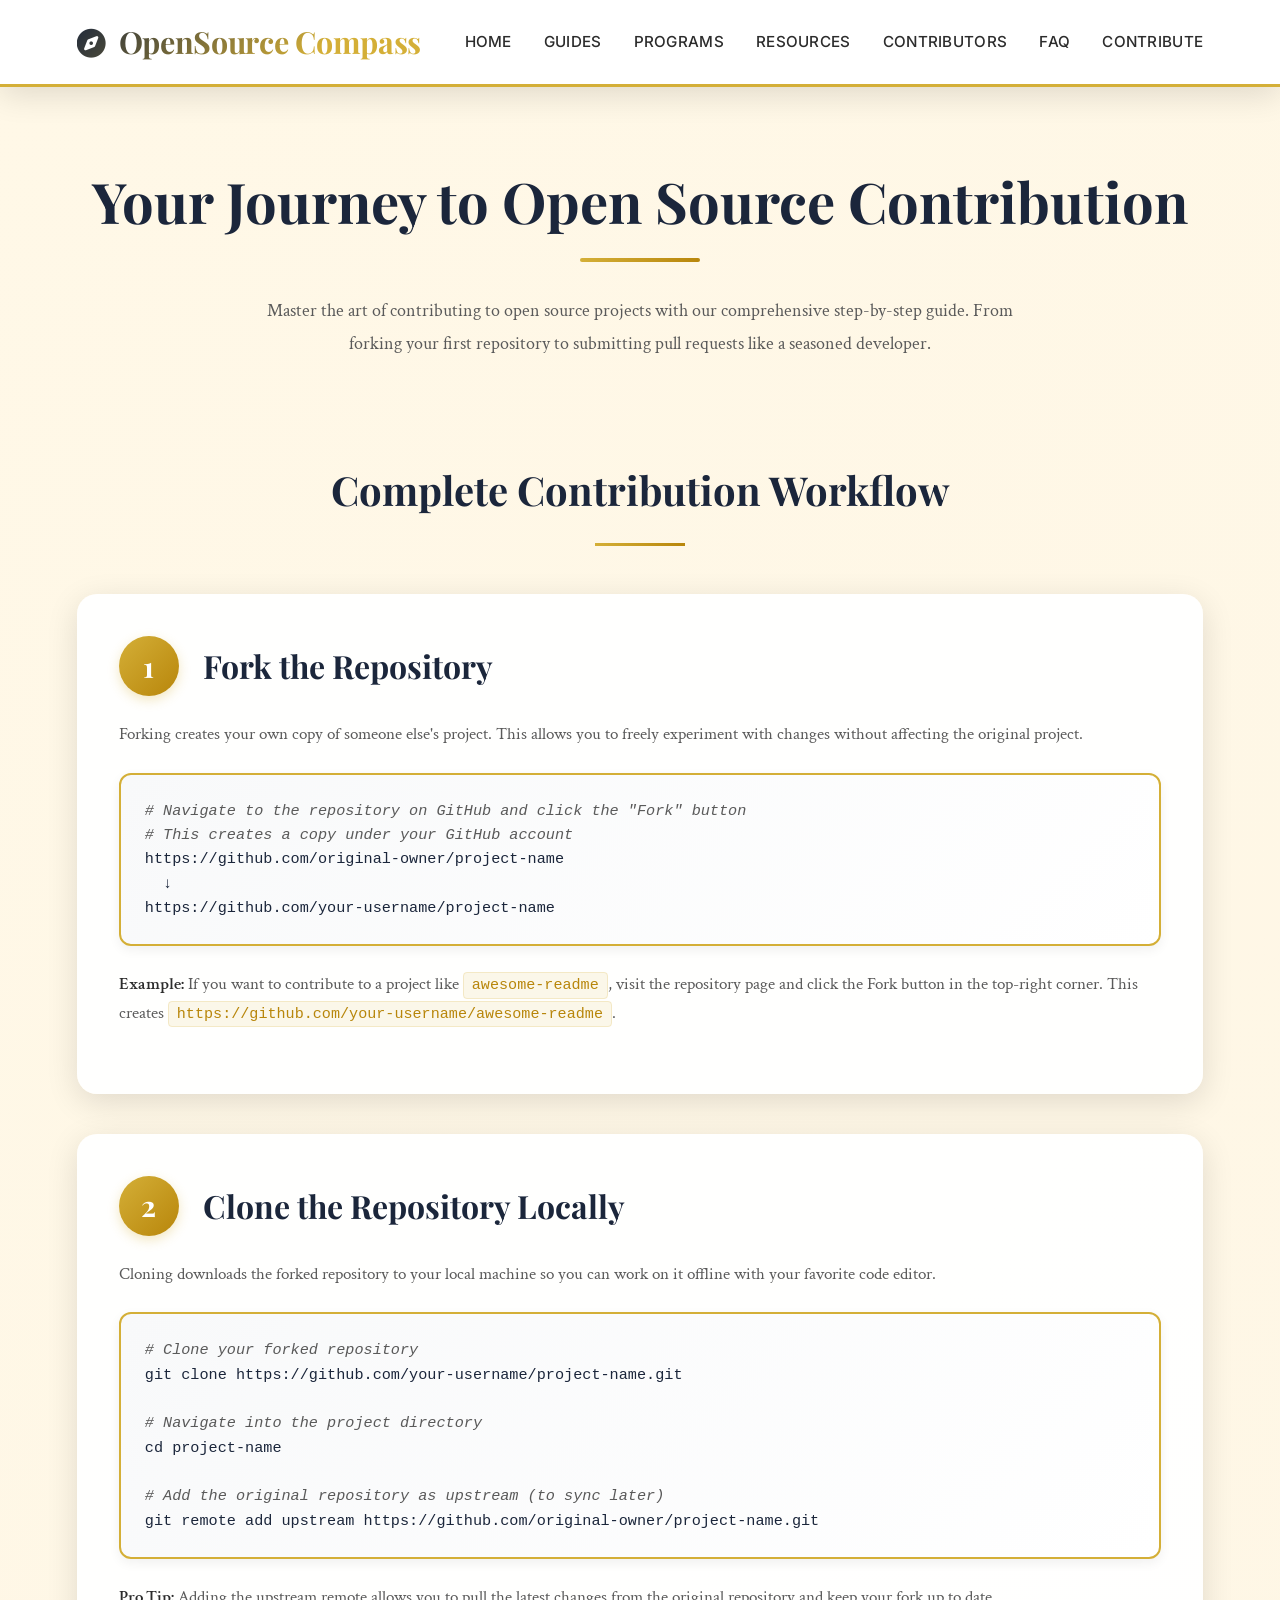
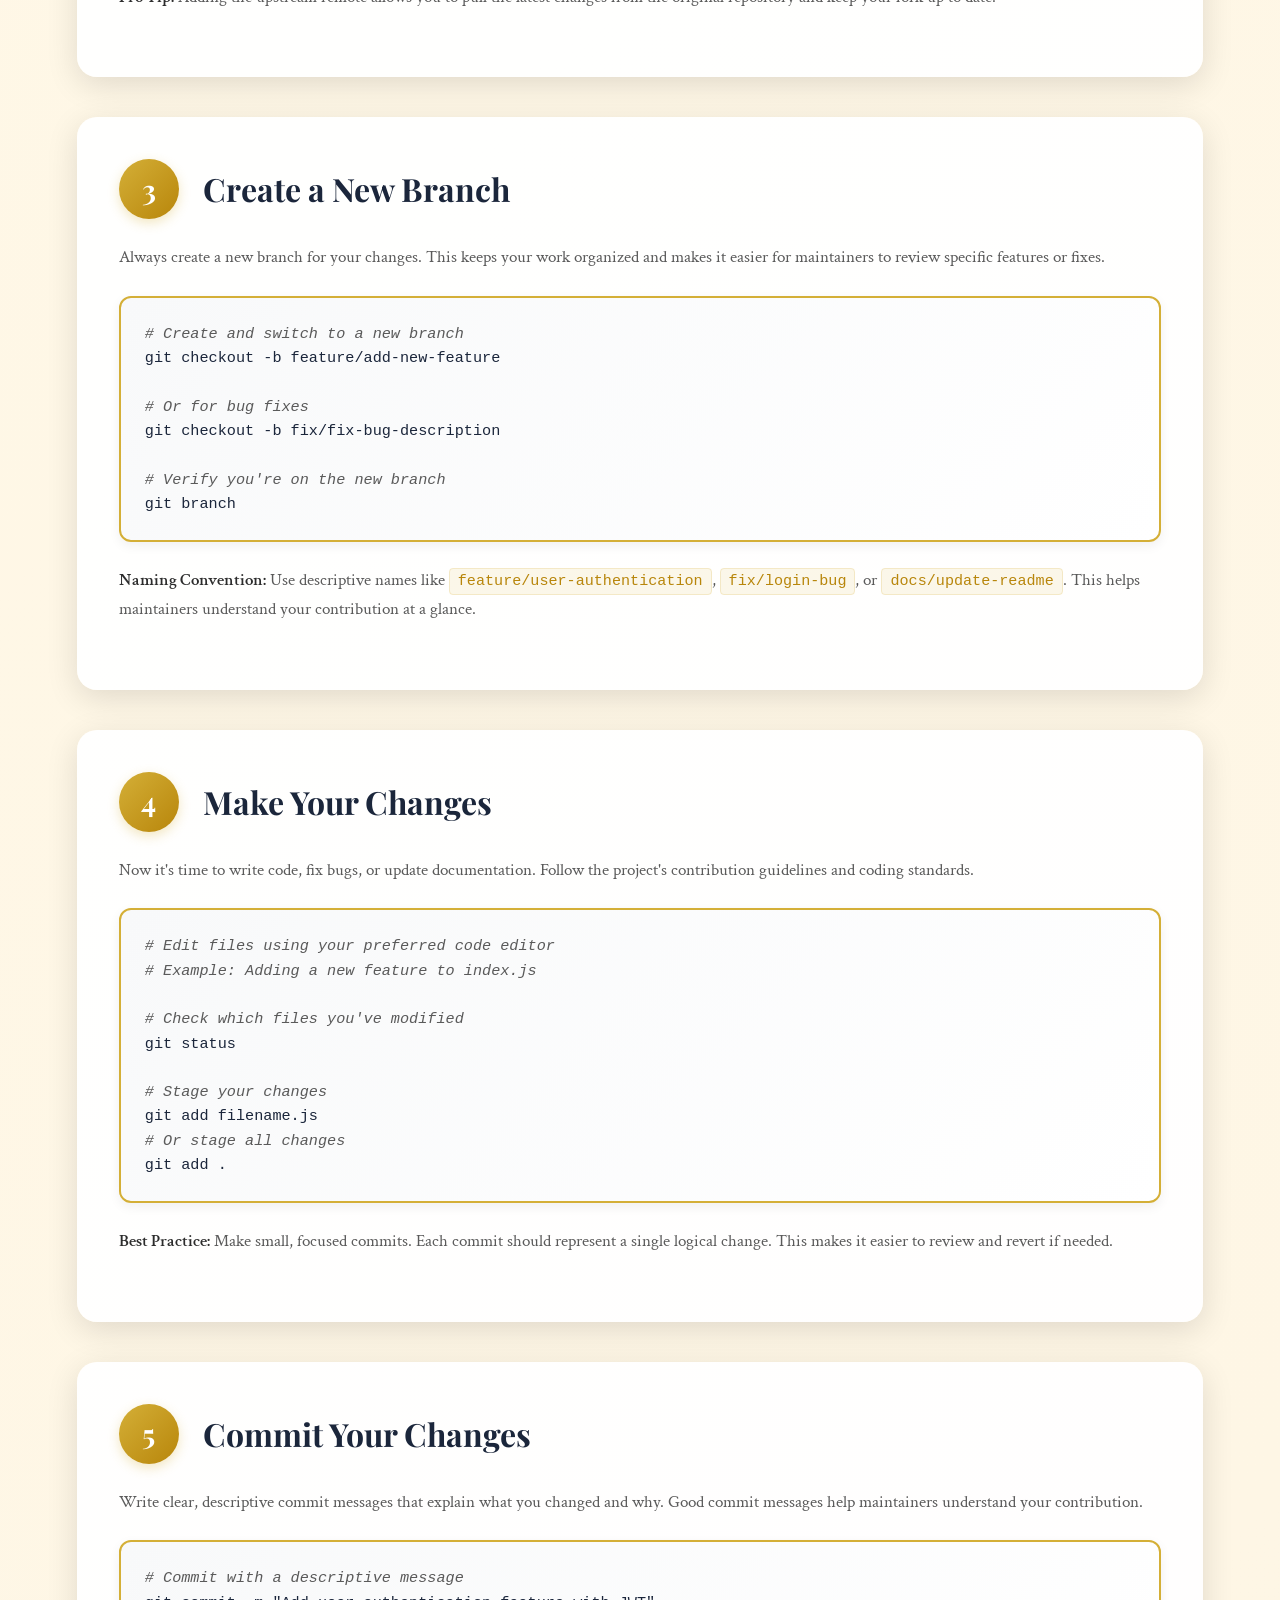
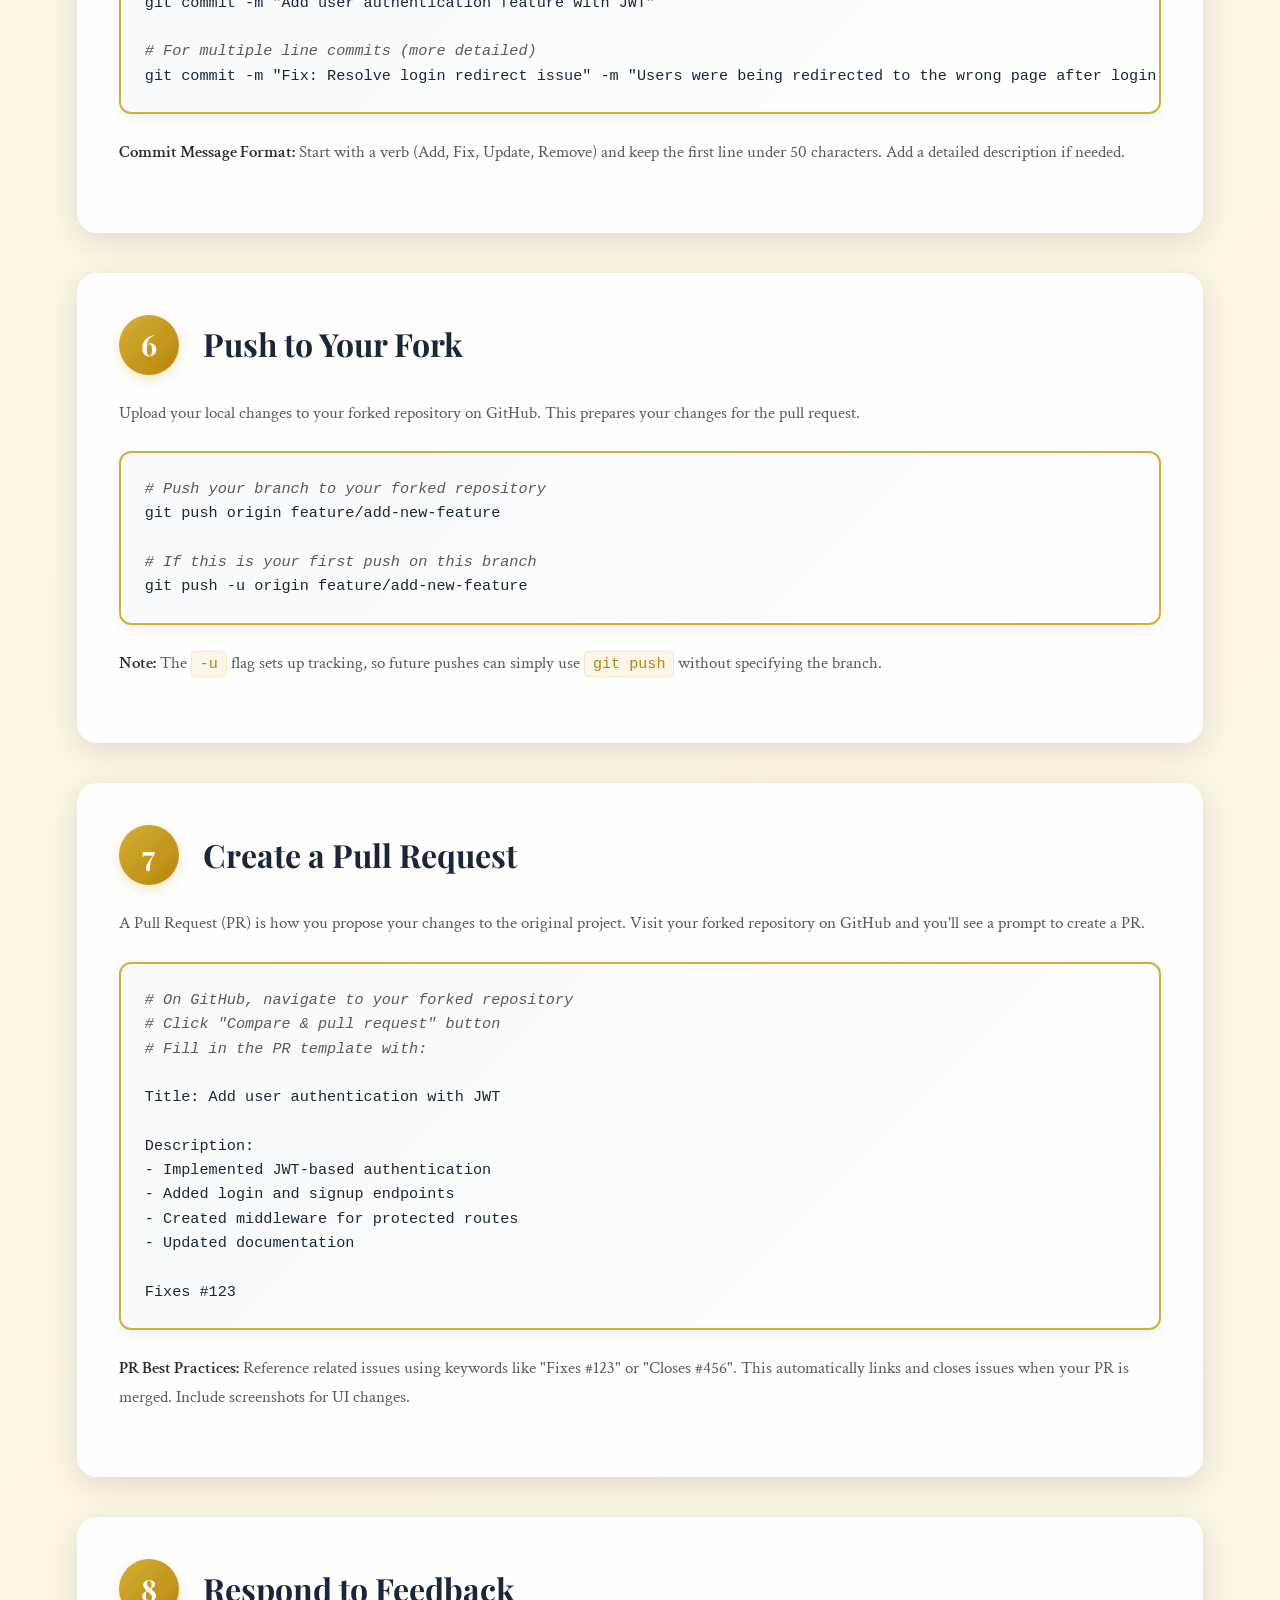
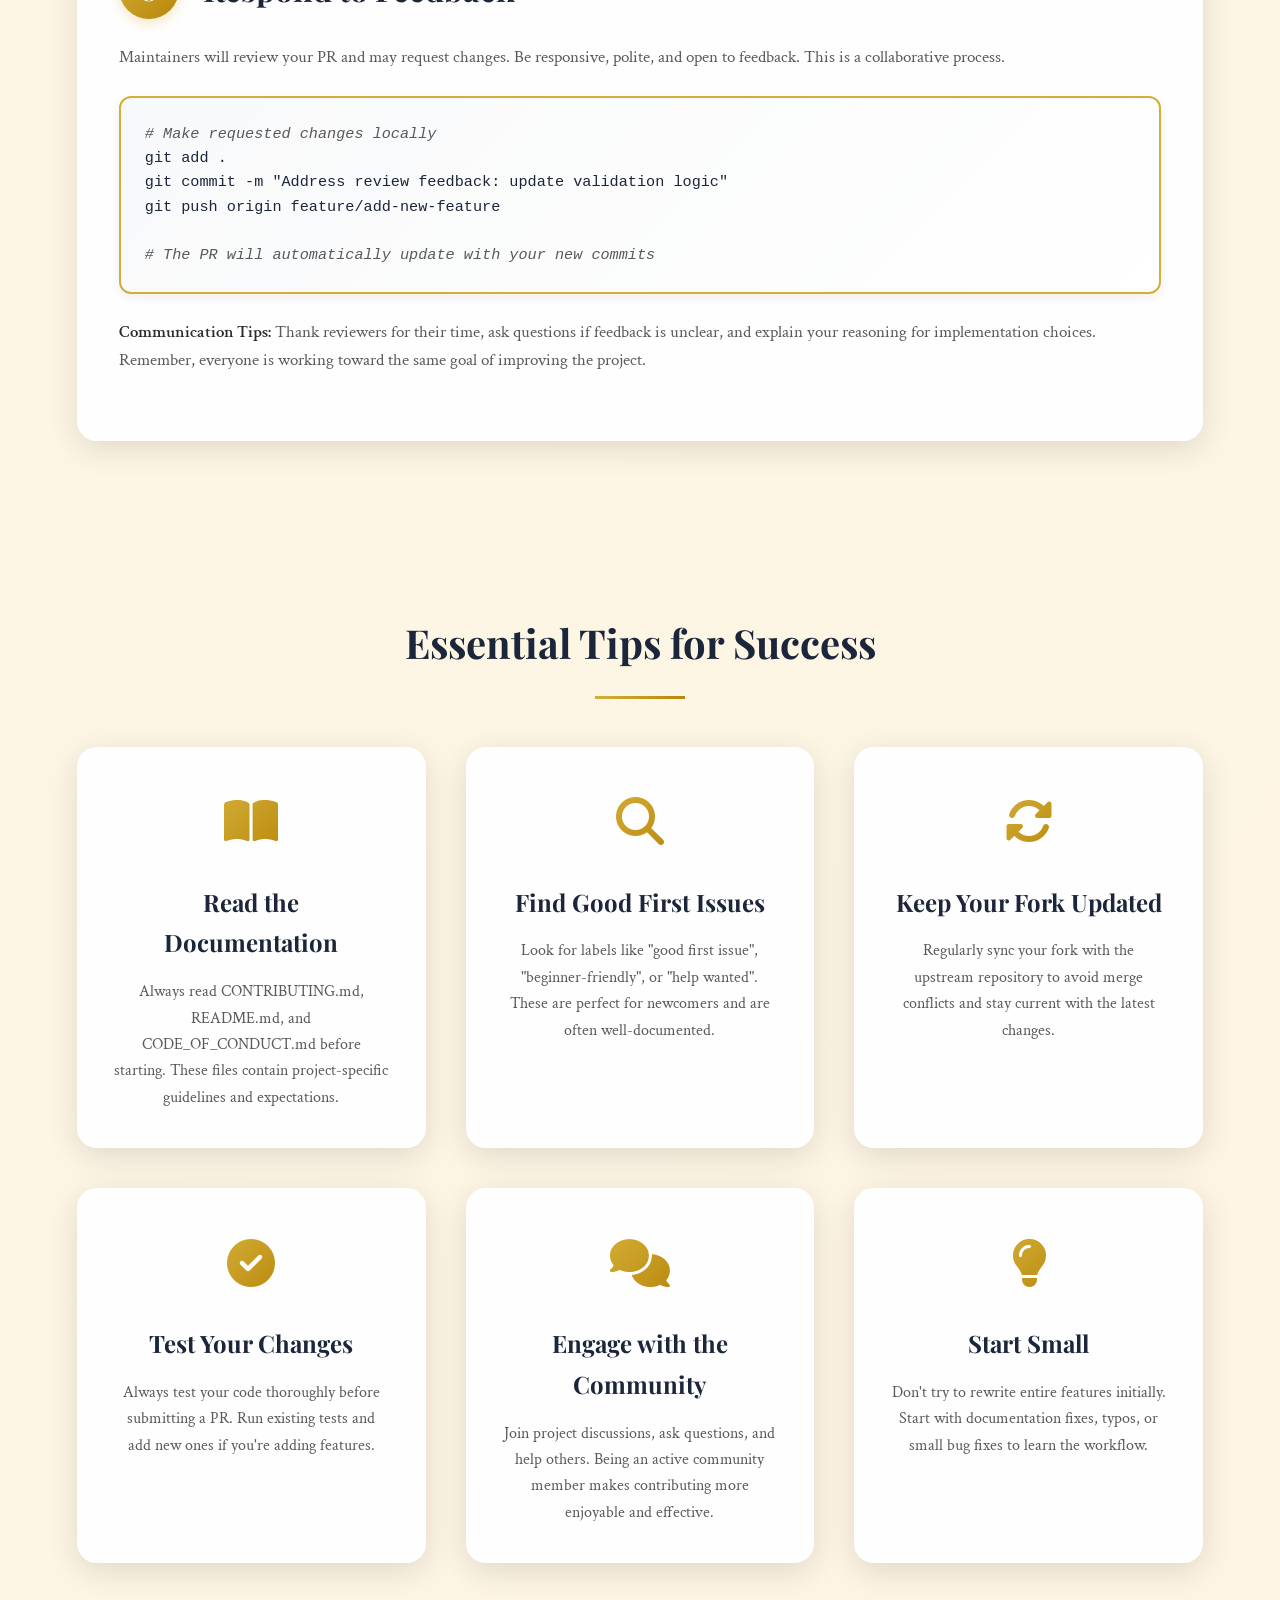
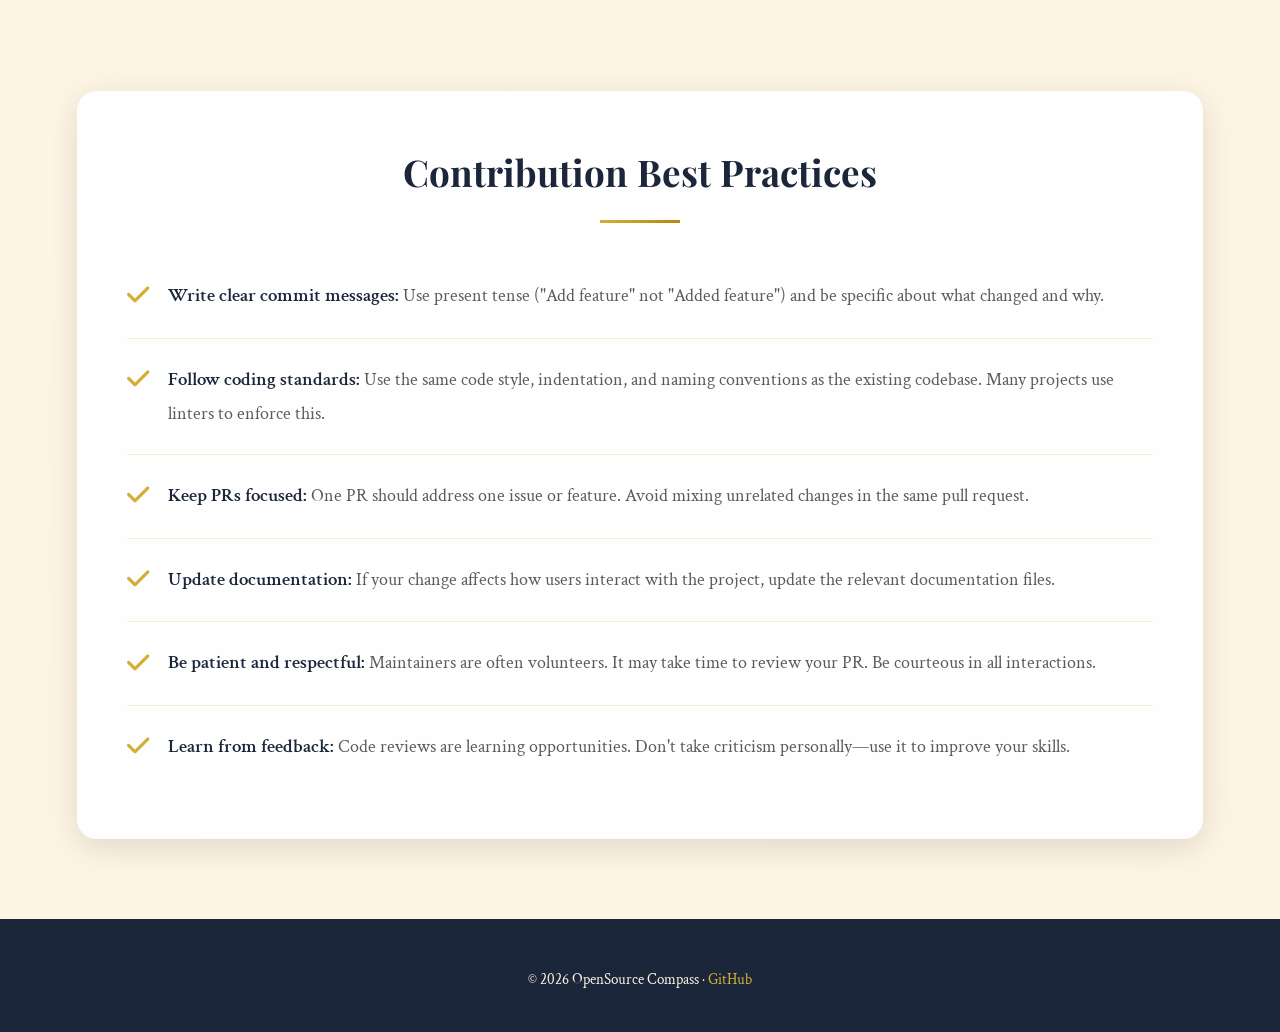
==== frontend/pages/Contribute.html @ 2d8e2880 "Merge branch 'main' into swoc-video-embed" ====
<!DOCTYPE html>
<html lang="en">
<head>
  <meta charset="UTF-8" />
  <title>How to Contribute - OpenSource Compass</title>
  <link rel="icon" href="../library/assets/favicon.png" type="image/png" />
  <meta name="viewport" content="width=device-width, initial-scale=1.0" />
  <link
    rel="stylesheet"
    href="https://cdnjs.cloudflare.com/ajax/libs/font-awesome/6.5.1/css/all.min.css"
  />
  <link rel="preconnect" href="https://fonts.googleapis.com" />
  <link rel="preconnect" href="https://fonts.gstatic.com" crossorigin />
  <link
    href="https://fonts.googleapis.com/css2?family=Playfair+Display:wght@400;600;700&family=Crimson+Text:wght@400;600&family=Inter:wght@400;500;600&display=swap"
    rel="stylesheet"
  />

  <!-- CSS -->
  <link rel="stylesheet" href="../css/contribute.css" />
</head>

<body>
  <!-- Navbar -->
  <header>
    <div class="navbar-container">
      <h1>
        <i class="fas fa-compass" style="color: var(--primary-gold); margin-right: 0.4rem"></i>
        OpenSource Compass
      </h1>
      <div class="nav-links">
        <a href="../../index.html">Home</a>
        <a href="./guides.html">Guides</a>
        <a href="./programs.html">Programs</a>
        <a href="./Resources.html">Resources</a>
        <a href="./contributors.html">Contributors</a>
        <a href="./faq.html">FAQ</a>
        <a href="./Contribute.html">Contribute</a>
      </div>
    </div>
  </header>

  <!-- Main Content -->
  <main>
    <!-- Hero Section -->
    <div class="hero-section">
      <h2>Your Journey to Open Source Contribution</h2>
      <p>Master the art of contributing to open source projects with our comprehensive step-by-step guide. From forking your first repository to submitting pull requests like a seasoned developer.</p>
    </div>

    <!-- Steps Section -->
    <div class="steps-container">
      <h2 class="section-title">Complete Contribution Workflow</h2>

      <!-- Step 1 -->
      <div class="step">
        <div class="step-header">
          <div class="step-number">1</div>
          <h3>Fork the Repository</h3>
        </div>
        <div class="step-content">
          <p>Forking creates your own copy of someone else's project. This allows you to freely experiment with changes without affecting the original project.</p>
          <div class="code-block">
            <pre><span class="code-comment"># Navigate to the repository on GitHub and click the "Fork" button</span>
<span class="code-comment"># This creates a copy under your GitHub account</span>
https://github.com/original-owner/project-name
  ↓
https://github.com/your-username/project-name</pre>
          </div>
          <p><strong>Example:</strong> If you want to contribute to a project like <code>awesome-readme</code>, visit the repository page and click the Fork button in the top-right corner. This creates <code>https://github.com/your-username/awesome-readme</code>.</p>
        </div>
      </div>

      <!-- Step 2 -->
      <div class="step">
        <div class="step-header">
          <div class="step-number">2</div>
          <h3>Clone the Repository Locally</h3>
        </div>
        <div class="step-content">
          <p>Cloning downloads the forked repository to your local machine so you can work on it offline with your favorite code editor.</p>
          <div class="code-block">
            <pre><span class="code-comment"># Clone your forked repository</span>
git clone https://github.com/your-username/project-name.git

<span class="code-comment"># Navigate into the project directory</span>
cd project-name

<span class="code-comment"># Add the original repository as upstream (to sync later)</span>
git remote add upstream https://github.com/original-owner/project-name.git</pre>
          </div>
          <p><strong>Pro Tip:</strong> Adding the upstream remote allows you to pull the latest changes from the original repository and keep your fork up to date.</p>
        </div>
      </div>

      <!-- Step 3 -->
      <div class="step">
        <div class="step-header">
          <div class="step-number">3</div>
          <h3>Create a New Branch</h3>
        </div>
        <div class="step-content">
          <p>Always create a new branch for your changes. This keeps your work organized and makes it easier for maintainers to review specific features or fixes.</p>
          <div class="code-block">
            <pre><span class="code-comment"># Create and switch to a new branch</span>
git checkout -b feature/add-new-feature

<span class="code-comment"># Or for bug fixes</span>
git checkout -b fix/fix-bug-description

<span class="code-comment"># Verify you're on the new branch</span>
git branch</pre>
          </div>
          <p><strong>Naming Convention:</strong> Use descriptive names like <code>feature/user-authentication</code>, <code>fix/login-bug</code>, or <code>docs/update-readme</code>. This helps maintainers understand your contribution at a glance.</p>
        </div>
      </div>

      <!-- Step 4 -->
      <div class="step">
        <div class="step-header">
          <div class="step-number">4</div>
          <h3>Make Your Changes</h3>
        </div>
        <div class="step-content">
          <p>Now it's time to write code, fix bugs, or update documentation. Follow the project's contribution guidelines and coding standards.</p>
          <div class="code-block">
            <pre><span class="code-comment"># Edit files using your preferred code editor</span>
<span class="code-comment"># Example: Adding a new feature to index.js</span>

<span class="code-comment"># Check which files you've modified</span>
git status

<span class="code-comment"># Stage your changes</span>
git add filename.js
<span class="code-comment"># Or stage all changes</span>
git add .</pre>
          </div>
          <p><strong>Best Practice:</strong> Make small, focused commits. Each commit should represent a single logical change. This makes it easier to review and revert if needed.</p>
        </div>
      </div>

      <!-- Step 5 -->
      <div class="step">
        <div class="step-header">
          <div class="step-number">5</div>
          <h3>Commit Your Changes</h3>
        </div>
        <div class="step-content">
          <p>Write clear, descriptive commit messages that explain what you changed and why. Good commit messages help maintainers understand your contribution.</p>
          <div class="code-block">
            <pre><span class="code-comment"># Commit with a descriptive message</span>
git commit -m "Add user authentication feature with JWT"

<span class="code-comment"># For multiple line commits (more detailed)</span>
git commit -m "Fix: Resolve login redirect issue" -m "Users were being redirected to the wrong page after login. Updated the routing logic to fix this."</pre>
          </div>
          <p><strong>Commit Message Format:</strong> Start with a verb (Add, Fix, Update, Remove) and keep the first line under 50 characters. Add a detailed description if needed.</p>
        </div>
      </div>

      <!-- Step 6 -->
      <div class="step">
        <div class="step-header">
          <div class="step-number">6</div>
          <h3>Push to Your Fork</h3>
        </div>
        <div class="step-content">
          <p>Upload your local changes to your forked repository on GitHub. This prepares your changes for the pull request.</p>
          <div class="code-block">
            <pre><span class="code-comment"># Push your branch to your forked repository</span>
git push origin feature/add-new-feature

<span class="code-comment"># If this is your first push on this branch</span>
git push -u origin feature/add-new-feature</pre>
          </div>
          <p><strong>Note:</strong> The <code>-u</code> flag sets up tracking, so future pushes can simply use <code>git push</code> without specifying the branch.</p>
        </div>
      </div>

      <!-- Step 7 -->
      <div class="step">
        <div class="step-header">
          <div class="step-number">7</div>
          <h3>Create a Pull Request</h3>
        </div>
        <div class="step-content">
          <p>A Pull Request (PR) is how you propose your changes to the original project. Visit your forked repository on GitHub and you'll see a prompt to create a PR.</p>
          <div class="code-block">
            <pre><span class="code-comment"># On GitHub, navigate to your forked repository</span>
<span class="code-comment"># Click "Compare & pull request" button</span>
<span class="code-comment"># Fill in the PR template with:</span>

Title: Add user authentication with JWT

Description:
- Implemented JWT-based authentication
- Added login and signup endpoints
- Created middleware for protected routes
- Updated documentation

Fixes #123</pre>
          </div>
          <p><strong>PR Best Practices:</strong> Reference related issues using keywords like "Fixes #123" or "Closes #456". This automatically links and closes issues when your PR is merged. Include screenshots for UI changes.</p>
        </div>
      </div>

      <!-- Step 8 -->
      <div class="step">
        <div class="step-header">
          <div class="step-number">8</div>
          <h3>Respond to Feedback</h3>
        </div>
        <div class="step-content">
          <p>Maintainers will review your PR and may request changes. Be responsive, polite, and open to feedback. This is a collaborative process.</p>
          <div class="code-block">
            <pre><span class="code-comment"># Make requested changes locally</span>
git add .
git commit -m "Address review feedback: update validation logic"
git push origin feature/add-new-feature

<span class="code-comment"># The PR will automatically update with your new commits</span></pre>
          </div>
          <p><strong>Communication Tips:</strong> Thank reviewers for their time, ask questions if feedback is unclear, and explain your reasoning for implementation choices. Remember, everyone is working toward the same goal of improving the project.</p>
        </div>
      </div>
    </div>

    <!-- Tips Section -->
    <div class="tips-section">
      <h2 class="section-title">Essential Tips for Success</h2>
      <div class="tips-grid">
        <div class="tip-card">
          <div class="tip-icon"><i class="fas fa-book-open"></i></div>
          <h4>Read the Documentation</h4>
          <p>Always read CONTRIBUTING.md, README.md, and CODE_OF_CONDUCT.md before starting. These files contain project-specific guidelines and expectations.</p>
        </div>

        <div class="tip-card">
          <div class="tip-icon"><i class="fas fa-search"></i></div>
          <h4>Find Good First Issues</h4>
          <p>Look for labels like "good first issue", "beginner-friendly", or "help wanted". These are perfect for newcomers and are often well-documented.</p>
        </div>

        <div class="tip-card">
          <div class="tip-icon"><i class="fas fa-sync-alt"></i></div>
          <h4>Keep Your Fork Updated</h4>
          <p>Regularly sync your fork with the upstream repository to avoid merge conflicts and stay current with the latest changes.</p>
        </div>

        <div class="tip-card">
          <div class="tip-icon"><i class="fas fa-check-circle"></i></div>
          <h4>Test Your Changes</h4>
          <p>Always test your code thoroughly before submitting a PR. Run existing tests and add new ones if you're adding features.</p>
        </div>

        <div class="tip-card">
          <div class="tip-icon"><i class="fas fa-comments"></i></div>
          <h4>Engage with the Community</h4>
          <p>Join project discussions, ask questions, and help others. Being an active community member makes contributing more enjoyable and effective.</p>
        </div>

        <div class="tip-card">
          <div class="tip-icon"><i class="fas fa-lightbulb"></i></div>
          <h4>Start Small</h4>
          <p>Don't try to rewrite entire features initially. Start with documentation fixes, typos, or small bug fixes to learn the workflow.</p>
        </div>
      </div>
    </div>

    <!-- Best Practices -->
    <div class="best-practices">
      <div class="practices-container">
        <h3>Contribution Best Practices</h3>
        <ul class="practice-list">
          <li>
            <i class="fas fa-check"></i>
            <span><strong>Write clear commit messages:</strong> Use present tense ("Add feature" not "Added feature") and be specific about what changed and why.</span>
          </li>
          <li>
            <i class="fas fa-check"></i>
            <span><strong>Follow coding standards:</strong> Use the same code style, indentation, and naming conventions as the existing codebase. Many projects use linters to enforce this.</span>
          </li>
          <li>
            <i class="fas fa-check"></i>
            <span><strong>Keep PRs focused:</strong> One PR should address one issue or feature. Avoid mixing unrelated changes in the same pull request.</span>
          </li>
          <li>
            <i class="fas fa-check"></i>
            <span><strong>Update documentation:</strong> If your change affects how users interact with the project, update the relevant documentation files.</span>
          </li>
          <li>
            <i class="fas fa-check"></i>
            <span><strong>Be patient and respectful:</strong> Maintainers are often volunteers. It may take time to review your PR. Be courteous in all interactions.</span>
          </li>
          <li>
            <i class="fas fa-check"></i>
            <span><strong>Learn from feedback:</strong> Code reviews are learning opportunities. Don't take criticism personally—use it to improve your skills.</span>
          </li>
        </ul>
      </div>
    </div>
  </main>

  <!-- Footer -->
  <footer>
    <p>
      © 2026 OpenSource Compass ·
      <a href="https://github.com/sayeeg-11/opensource-compass">GitHub</a>
    </p>
  </footer>
</body>
</html>
---- frontend/css/contribute.css ----
* {
  margin: 0;
  padding: 0;
  box-sizing: border-box;
}

html,
body {
  max-width: 100%;
  overflow-x: hidden;
}

:root {
  --primary-gold: #d4af37;
  --secondary-gold: #b8860b;
  --deep-navy: #1b263b;
  --warm-cream: #fdf4e3;
  --light-parchment: #fff8e7;
  --charcoal-dark: #2c2c2c;
  --text-secondary: #5a5a5a;

  --shadow-main: 0 8px 32px rgba(0, 0, 0, 0.12);
  --shadow-hover: 0 20px 40px rgba(0, 0, 0, 0.18);
}


body {
  font-family: "Crimson Text", Georgia, serif;
  font-size: 15px;
  line-height: 1.7;
  background: linear-gradient(
    135deg,
    var(--light-parchment) 0%,
    var(--warm-cream) 100%
  );
  color: var(--charcoal-dark);
}


header {
  background: rgba(255, 255, 255, 0.98);
  backdrop-filter: saturate(180%) blur(20px);
  border-bottom: 3px solid var(--primary-gold);
  padding: 1rem 6%;
  position: sticky;
  top: 0;
  z-index: 1000;
  box-shadow: var(--shadow-main);
}

.navbar-container {
  max-width: 1400px;
  margin: 0 auto;
  display: flex;
  justify-content: space-between;
  align-items: center;
}

header h1 {
  font-family: "Playfair Display", serif;
  font-size: clamp(1.6rem, 3vw, 1.9rem);
  font-weight: 700;
  background: linear-gradient(
    135deg,
    var(--deep-navy) 0%,
    var(--primary-gold) 70%
  );
  -webkit-background-clip: text;
  background-clip: text;
  -webkit-text-fill-color: transparent;
  letter-spacing: -0.01em;
}

header h1 i {
  font-size: 0.95em;
  line-height: 1;
  display: inline-flex;
  align-items: center;
}

.nav-links {
  display: flex;
  align-items: center;
  gap: 2rem;
}

.nav-links a {
  text-decoration: none;
  color: var(--charcoal-dark) !important;
  font-family: "Inter", -apple-system, sans-serif;
  font-weight: 500;
  font-size: 0.95rem;
  padding: 0.4rem 0;
  position: relative;
  transition: all 0.35s cubic-bezier(0.4, 0, 0.2, 1);
  white-space: nowrap;
  text-transform: uppercase;
  letter-spacing: 0.3px;
}

.nav-links a::before {
  content: "";
  position: absolute;
  bottom: 0;
  left: 50%;
  width: 0;
  height: 2px;
  background: linear-gradient(
    90deg,
    var(--primary-gold),
    var(--secondary-gold)
  );
  transition: all 0.35s cubic-bezier(0.4, 0, 0.2, 1);
  transform: translateX(-50%);
  border-radius: 1px;
}

.nav-links a:hover {
  color: var(--deep-navy) !important;
  transform: translateY(-1px);
}

.nav-links a:hover::before {
  width: 70%;
}


main {
  margin-top: 0;
  padding-top: 0;
}

/* Hero Section */
.hero-section {
  max-width: 1400px;
  margin: 0 auto;
  padding: 5rem 6% 3rem;
  text-align: center;
  animation: fadeInUp 0.8s ease-out;
}

@keyframes fadeInUp {
  from {
    opacity: 0;
    transform: translateY(30px);
  }
  to {
    opacity: 1;
    transform: translateY(0);
  }
}

.hero-section h2 {
  font-family: "Playfair Display", serif;
  font-size: clamp(2.5rem, 5vw, 3.5rem);
  font-weight: 700;
  color: var(--deep-navy);
  margin-bottom: 1.2rem;
  line-height: 1.2;
}

.hero-section h2::after {
  content: "";
  display: block;
  width: 120px;
  height: 4px;
  margin: 1.5rem auto 0;
  background: linear-gradient(
    90deg,
    var(--primary-gold),
    var(--secondary-gold)
  );
  border-radius: 2px;
}

.hero-section p {
  max-width: 800px;
  margin: 2rem auto 0;
  font-size: 1.15rem;
  color: var(--text-secondary);
  line-height: 1.8;
}

/* Steps Container */
.steps-container {
  max-width: 1400px;
  margin: 0 auto;
  padding: 3rem 6% 5rem;
}

.section-title {
  font-family: "Playfair Display", serif;
  font-size: clamp(2rem, 4vw, 2.5rem);
  font-weight: 700;
  text-align: center;
  color: var(--deep-navy);
  margin-bottom: 1rem;
}

.section-title::after {
  content: "";
  display: block;
  width: 90px;
  height: 3px;
  margin: 1.2rem auto 3rem;
  background: linear-gradient(
    90deg,
    var(--primary-gold),
    var(--secondary-gold)
  );
}

/* Individual Step */
.step {
  background: rgba(255, 255, 255, 0.95);
  border-radius: 20px;
  padding: 2.5rem;
  margin-bottom: 2.5rem;
  box-shadow: var(--shadow-main);
  transition: all 0.4s cubic-bezier(0.4, 0, 0.2, 1);
  border: 2px solid transparent;
  animation: fadeInUp 0.6s ease-out backwards;
}

.step:nth-child(1) { animation-delay: 0.1s; }
.step:nth-child(2) { animation-delay: 0.15s; }
.step:nth-child(3) { animation-delay: 0.2s; }
.step:nth-child(4) { animation-delay: 0.25s; }
.step:nth-child(5) { animation-delay: 0.3s; }
.step:nth-child(6) { animation-delay: 0.35s; }
.step:nth-child(7) { animation-delay: 0.4s; }
.step:nth-child(8) { animation-delay: 0.45s; }

.step:hover {
  transform: translateY(-8px);
  box-shadow: var(--shadow-hover);
  border-color: var(--primary-gold);
}

.step-header {
  display: flex;
  align-items: center;
  gap: 1.5rem;
  margin-bottom: 1.5rem;
}

.step-number {
  background: linear-gradient(135deg, var(--primary-gold), var(--secondary-gold));
  color: #ffffff;
  width: 60px;
  height: 60px;
  border-radius: 50%;
  display: flex;
  align-items: center;
  justify-content: center;
  font-family: "Playfair Display", serif;
  font-size: 1.8rem;
  font-weight: 700;
  flex-shrink: 0;
  box-shadow: 0 4px 12px rgba(212, 175, 55, 0.3);
  transition: transform 0.3s ease;
}

.step:hover .step-number {
  transform: scale(1.1) rotate(5deg);
}

.step h3 {
  font-family: "Playfair Display", serif;
  font-size: clamp(1.6rem, 3vw, 2rem);
  color: var(--deep-navy);
  font-weight: 700;
  margin: 0;
}

.step-content p {
  color: var(--text-secondary);
  margin-bottom: 1.5rem;
  font-size: 1.05rem;
  line-height: 1.7;
}

.step-content p strong {
  color: var(--charcoal-dark);
  font-weight: 600;
}

/* Code Blocks */
.code-block {
  background: linear-gradient(135deg, #f8f9fa 0%, #ffffff 100%);
  border: 2px solid var(--primary-gold);
  border-radius: 12px;
  padding: 1.5rem;
  margin: 1.5rem 0;
  overflow-x: auto;
  box-shadow: 0 4px 12px rgba(0, 0, 0, 0.06);
  transition: all 0.3s ease;
}

.code-block:hover {
  box-shadow: 0 6px 20px rgba(212, 175, 55, 0.15);
  transform: translateX(4px);
}

.code-block pre {
  color: var(--deep-navy);
  font-family: 'Courier New', monospace;
  font-size: 0.95rem;
  line-height: 1.6;
  margin: 0;
}

.code-comment {
  color: var(--text-secondary);
  font-style: italic;
}

code {
  background: rgba(212, 175, 55, 0.1);
  color: var(--secondary-gold);
  padding: 0.2rem 0.5rem;
  border-radius: 4px;
  font-family: 'Courier New', monospace;
  font-size: 0.9em;
  border: 1px solid rgba(212, 175, 55, 0.2);
}

/* Tips Section */
.tips-section {
  max-width: 1400px;
  margin: 0 auto;
  padding: 3rem 6% 5rem;
}

.tips-grid {
  display: grid;
  grid-template-columns: repeat(auto-fit, minmax(320px, 1fr));
  gap: 2.5rem;
  margin-top: 2rem;
}

.tip-card {
  background: rgba(255, 255, 255, 0.95);
  border-radius: 20px;
  padding: 2.2rem;
  box-shadow: var(--shadow-main);
  text-align: center;
  transition: all 0.4s cubic-bezier(0.4, 0, 0.2, 1);
  border: 2px solid transparent;
  animation: fadeInUp 0.6s ease-out backwards;
}

.tip-card:nth-child(1) { animation-delay: 0.1s; }
.tip-card:nth-child(2) { animation-delay: 0.2s; }
.tip-card:nth-child(3) { animation-delay: 0.3s; }
.tip-card:nth-child(4) { animation-delay: 0.4s; }
.tip-card:nth-child(5) { animation-delay: 0.5s; }
.tip-card:nth-child(6) { animation-delay: 0.6s; }

.tip-card:hover {
  transform: translateY(-8px);
  box-shadow: var(--shadow-hover);
  border-color: var(--primary-gold);
}

.tip-icon {
  font-size: 3rem;
  background: linear-gradient(135deg, var(--primary-gold), var(--secondary-gold));
  -webkit-background-clip: text;
  background-clip: text;
  -webkit-text-fill-color: transparent;
  margin-bottom: 1rem;
  transition: transform 0.3s ease;
  display: inline-block;
}

.tip-card:hover .tip-icon {
  transform: scale(1.15) rotateY(360deg);
}

.tip-card h4 {
  font-family: "Playfair Display", serif;
  font-size: 1.5rem;
  color: var(--deep-navy);
  margin-bottom: 1rem;
  font-weight: 700;
}

.tip-card p {
  color: var(--text-secondary);
  font-size: 1rem;
  line-height: 1.65;
}

/* Best Practices */
.best-practices {
  max-width: 1400px;
  margin: 0 auto;
  padding: 3rem 6% 5rem;
}

.practices-container {
  background: rgba(255, 255, 255, 0.95);
  border-radius: 20px;
  padding: 3rem;
  box-shadow: var(--shadow-main);
  border: 2px solid transparent;
  transition: all 0.4s ease;
  animation: fadeInUp 0.8s ease-out;
}

.practices-container:hover {
  box-shadow: var(--shadow-hover);
  border-color: var(--primary-gold);
}

.practices-container h3 {
  font-family: "Playfair Display", serif;
  font-size: clamp(1.8rem, 3.5vw, 2.3rem);
  color: var(--deep-navy);
  margin-bottom: 2rem;
  font-weight: 700;
  text-align: center;
}

.practices-container h3::after {
  content: "";
  display: block;
  width: 80px;
  height: 3px;
  margin: 1rem auto 0;
  background: linear-gradient(
    90deg,
    var(--primary-gold),
    var(--secondary-gold)
  );
}

.practice-list {
  list-style: none;
  padding: 0;
  margin-top: 2rem;
}

.practice-list li {
  padding: 1.5rem 0;
  border-bottom: 1px solid rgba(212, 175, 55, 0.2);
  color: var(--text-secondary);
  display: flex;
  align-items: flex-start;
  gap: 1.2rem;
  transition: all 0.3s ease;
  animation: fadeInLeft 0.6s ease-out backwards;
  font-size: clamp(1.05rem, 2vw, 1.15rem);
  line-height: 1.8;
}

.practice-list li:nth-child(1) { animation-delay: 0.1s; }
.practice-list li:nth-child(2) { animation-delay: 0.2s; }
.practice-list li:nth-child(3) { animation-delay: 0.3s; }
.practice-list li:nth-child(4) { animation-delay: 0.4s; }
.practice-list li:nth-child(5) { animation-delay: 0.5s; }
.practice-list li:nth-child(6) { animation-delay: 0.6s; }

@keyframes fadeInLeft {
  from {
    opacity: 0;
    transform: translateX(-20px);
}
to {
opacity: 1;
transform: translateX(0);
}
}
.practice-list li:last-child {
border-bottom: none;
}
.practice-list li:hover {
transform: translateX(8px);
color: var(--charcoal-dark);
}
.practice-list i {
color: var(--primary-gold);
font-size: clamp(1.4rem, 2.5vw, 1.6rem);
margin-top: 0.2rem;
flex-shrink: 0;
transition: transform 0.3s ease;
}
.practice-list li:hover i {
transform: scale(1.2);
}
.practice-list strong {
color: var(--deep-navy);
font-weight: 600;
font-size: clamp(1.1rem, 2.2vw, 1.2rem);
}
/* Footer */
footer {
background: var(--deep-navy);
color: var(--warm-cream);
text-align: center;
padding: 3rem 6% 2.5rem;
font-size: 0.95rem;
}
footer a {
color: var(--primary-gold);
text-decoration: none;
font-weight: 500;
transition: all 0.3s ease;
}
footer a:hover {
color: var(--secondary-gold);
text-decoration: underline;
}
/* =========================
RESPONSIVE
========================= */
@media (max-width: 768px) {
.navbar-container {
flex-direction: column;
gap: 1rem;
text-align: center;
}
.nav-links {
flex-wrap: wrap;
justify-content: center;
gap: 0.8rem;
}
.hero-section,
.steps-container,
.tips-section,
.best-practices {
padding: 3rem 5%;
}
.step {
padding: 2rem 1.5rem;
}
.step-header {
flex-direction: column;
align-items: flex-start;
gap: 1rem;
}
.step-number {
width: 50px;
height: 50px;
font-size: 1.5rem;
}
.tips-grid {
grid-template-columns: 1fr;
gap: 2rem;
}
.practices-container {
padding: 2rem 1.5rem;
}
.code-block {
padding: 1rem;
}
.code-block pre {
font-size: 0.85rem;
}
}
@media (max-width: 480px) {
body {
font-size: 14px;
}
.nav-links a {
font-size: 0.8rem;
}
.step {
padding: 1.5rem 1rem;
}
.step-number {
width: 45px;
height: 45px;
font-size: 1.3rem;
}
.tip-card {
padding: 1.6rem 1.3rem;
}
}
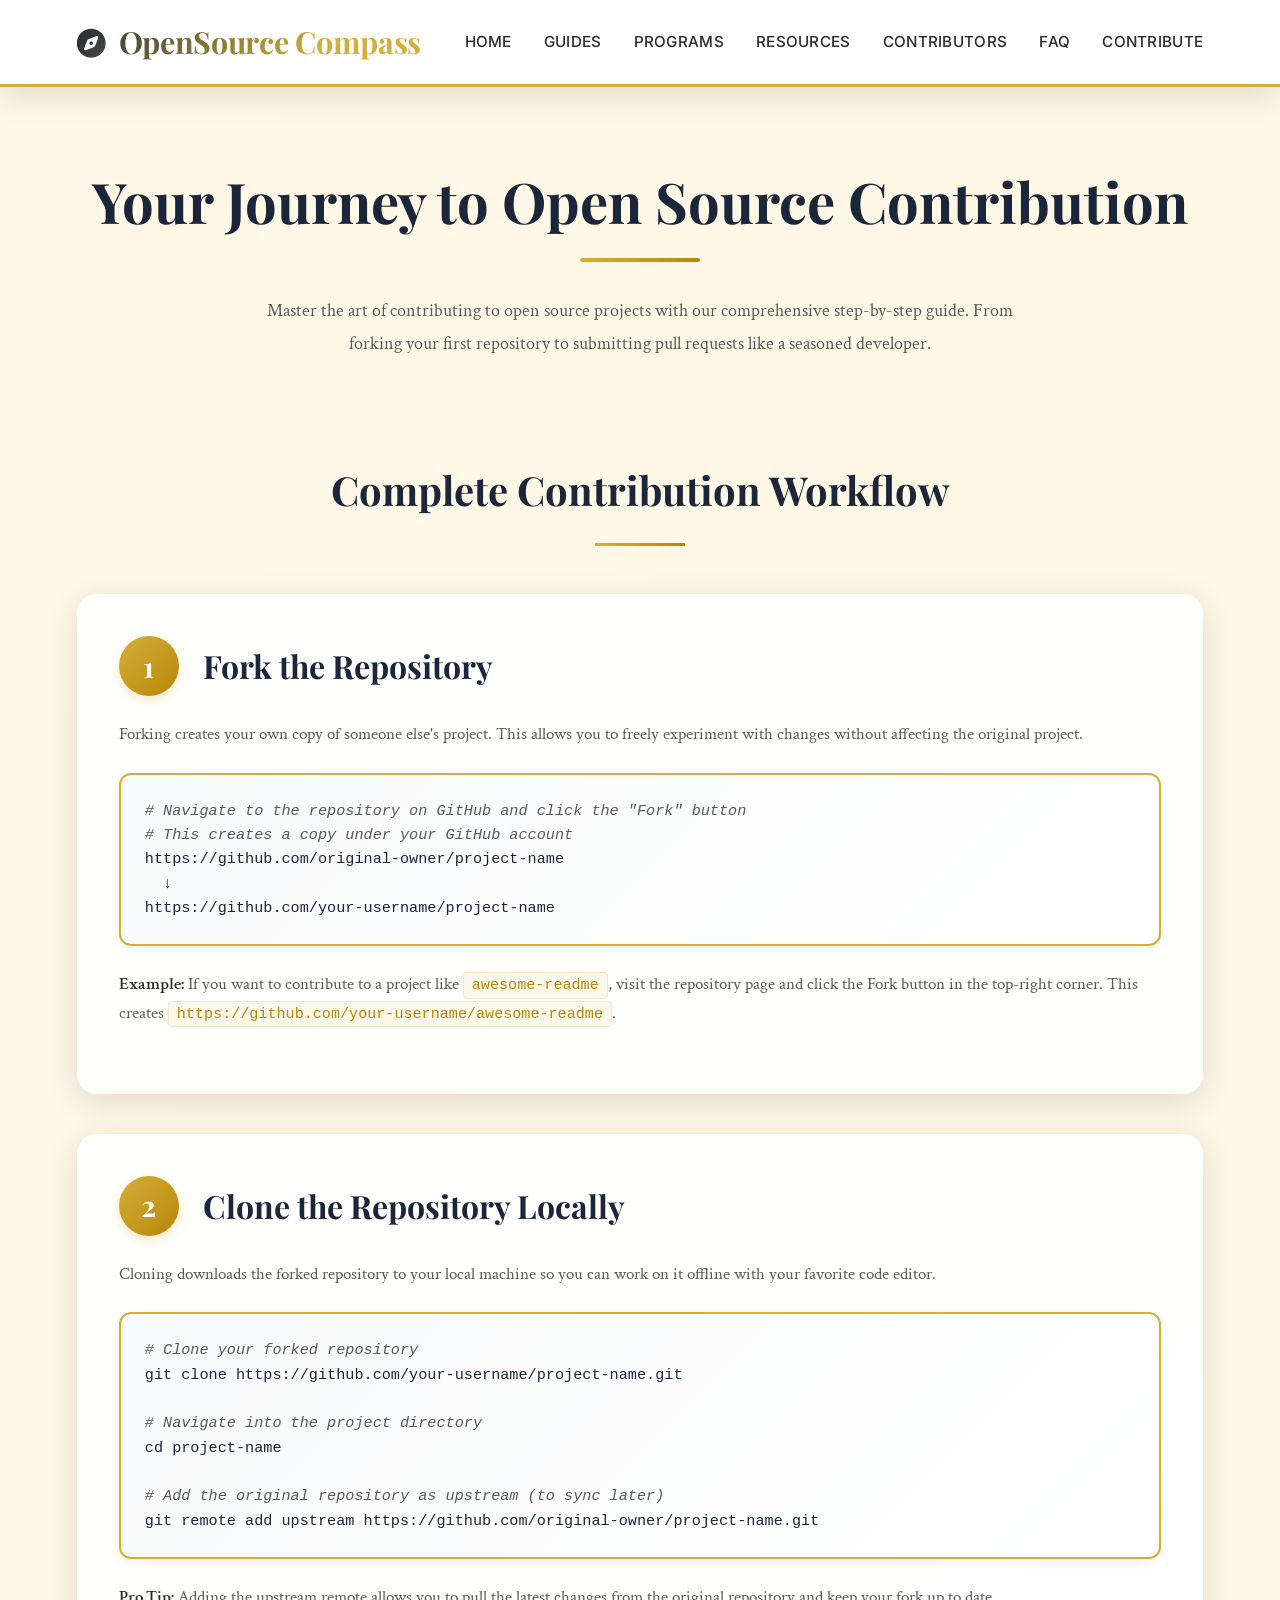
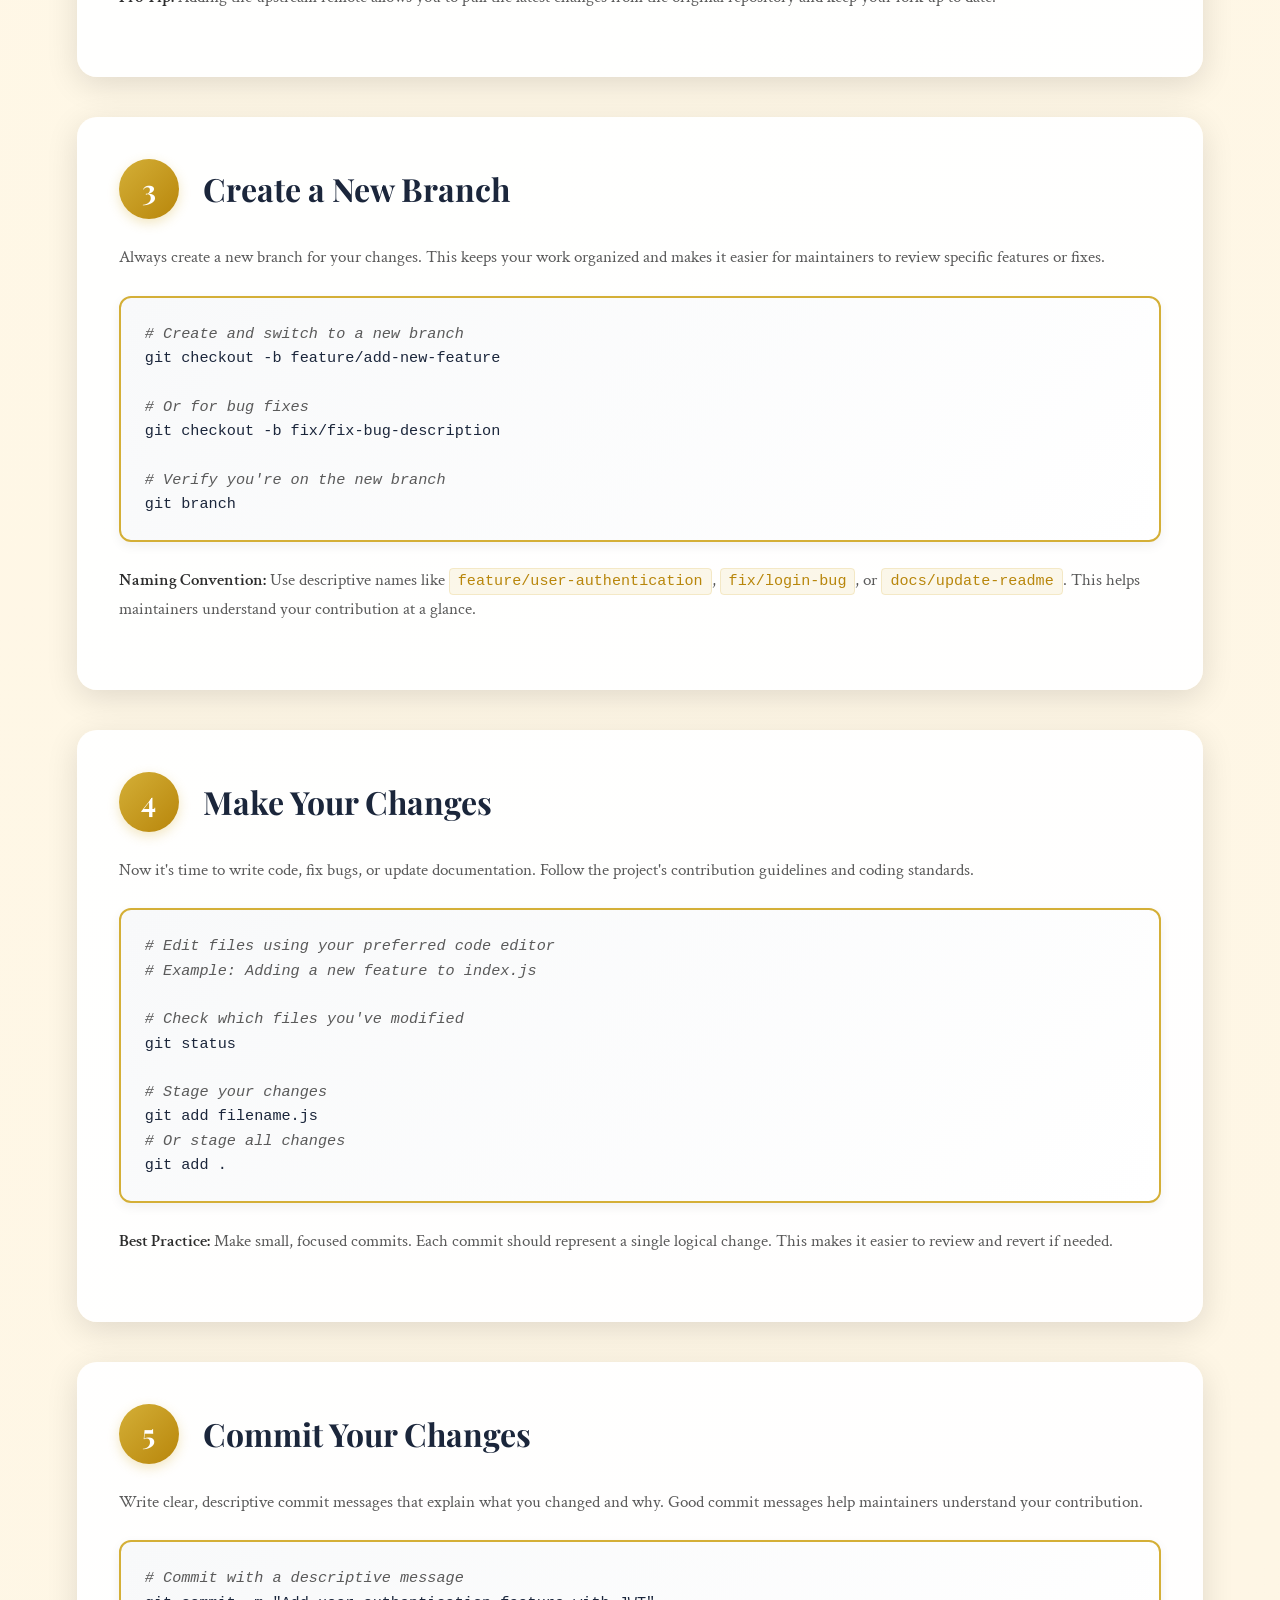
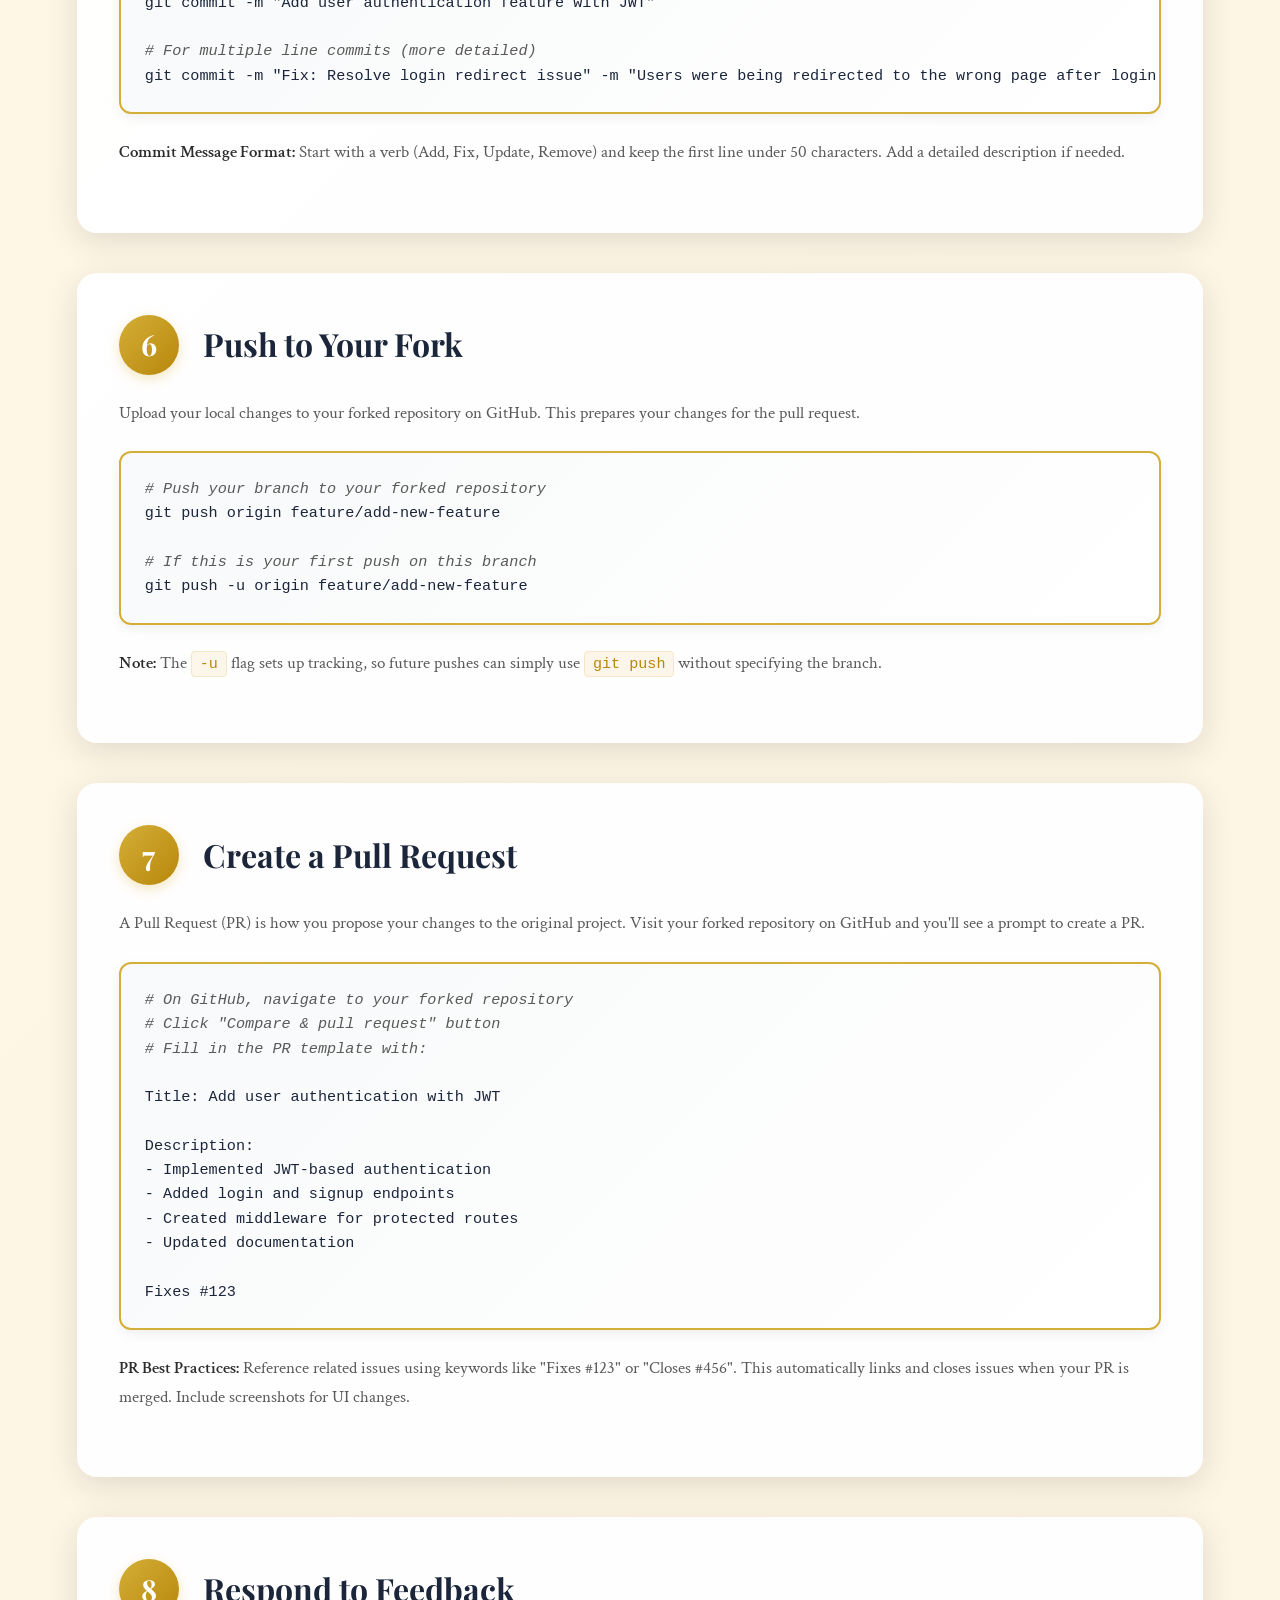
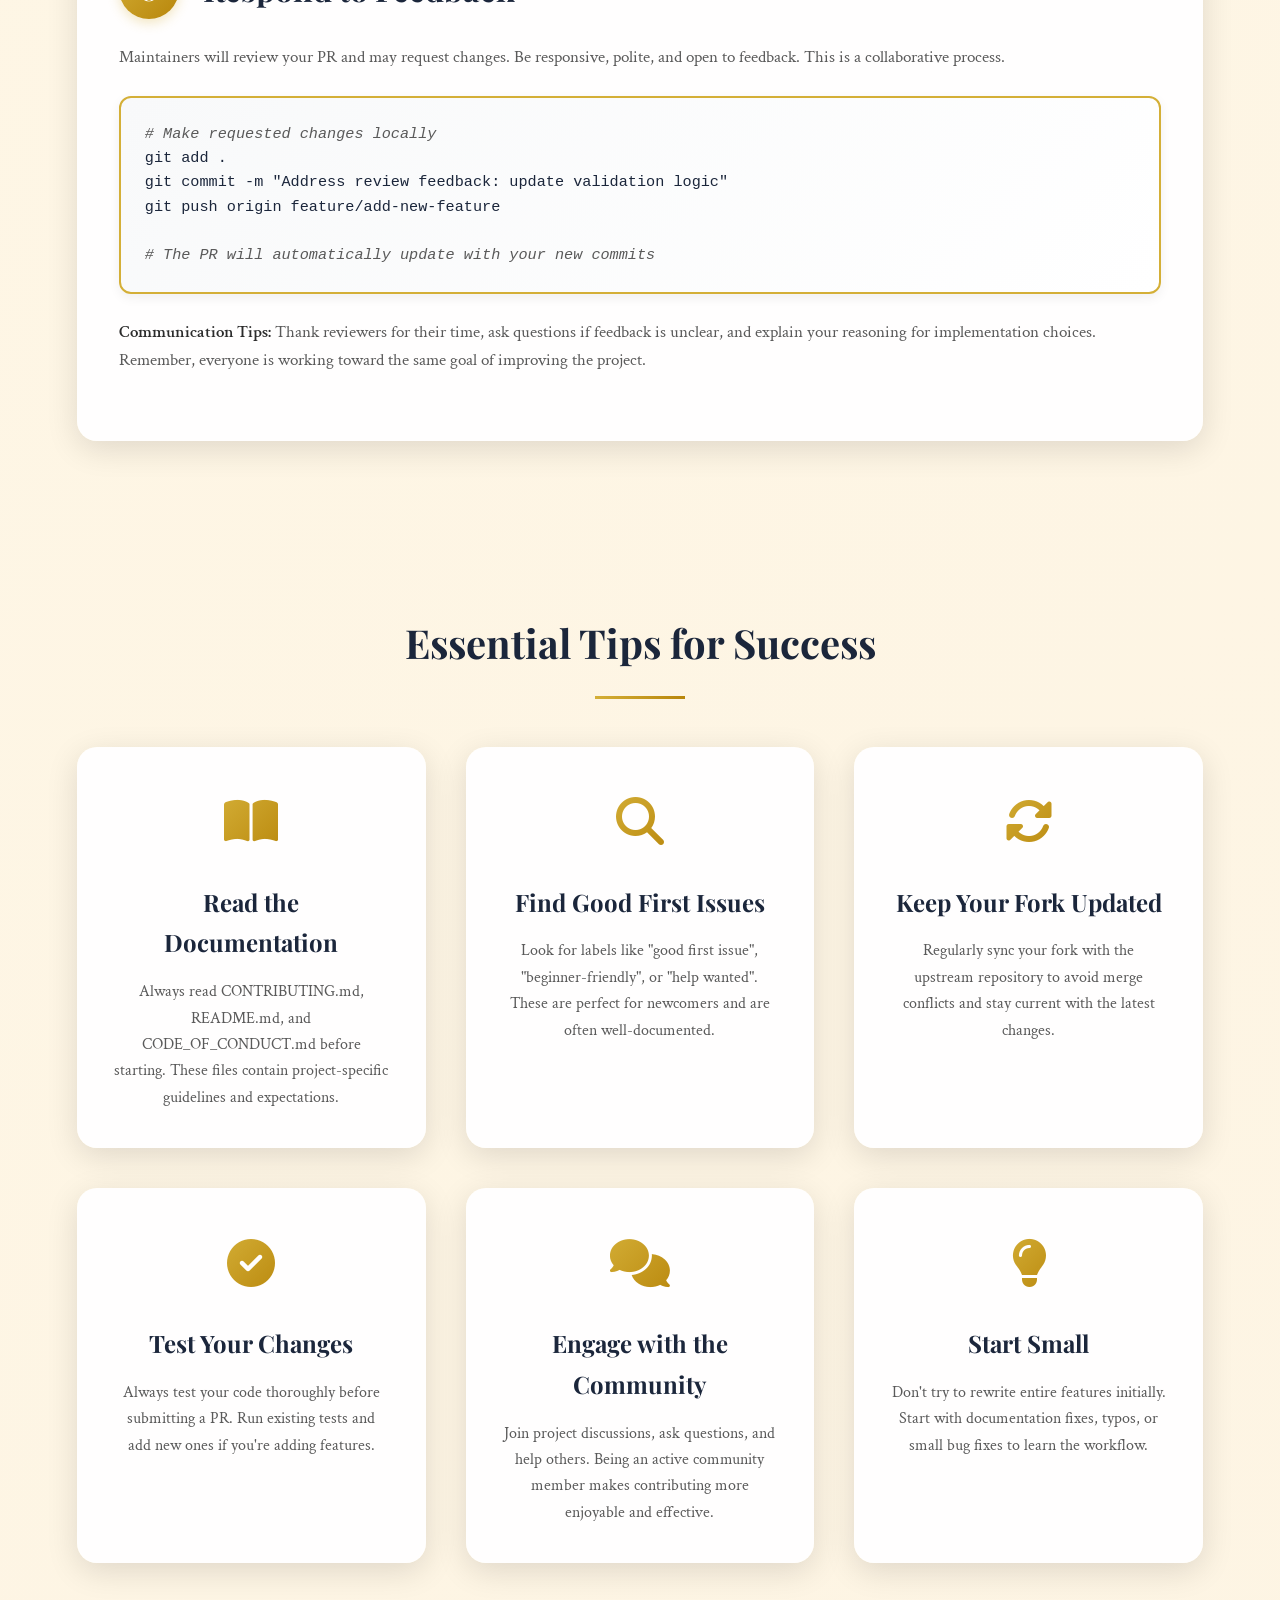
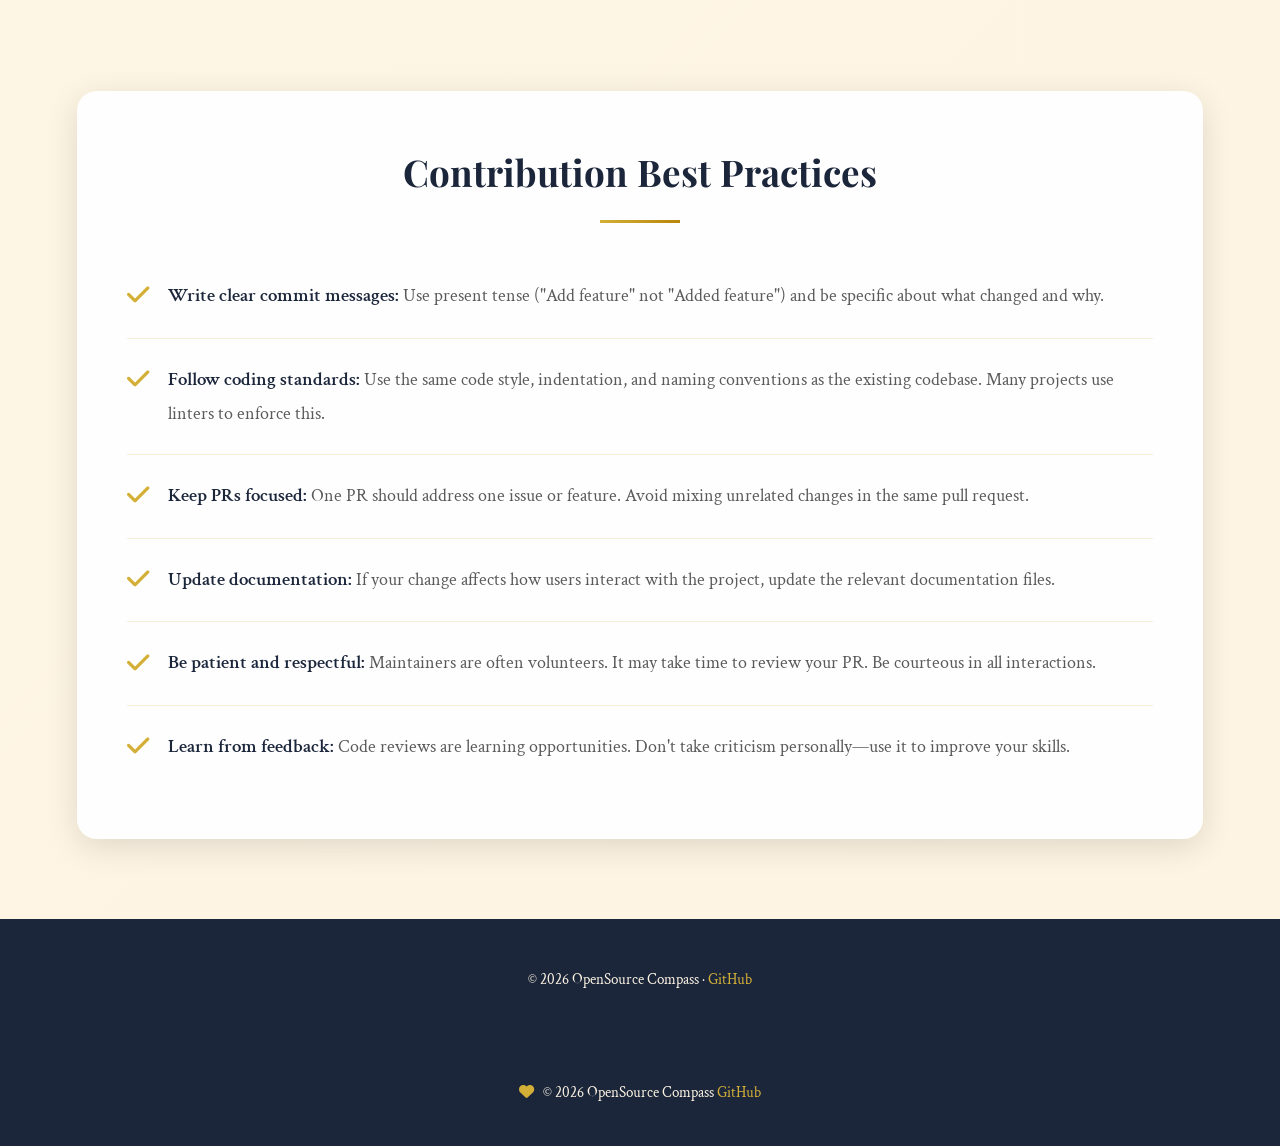
==== commit 12662341: "Merge branch 'main' into improve-empty-state-ui-396" ====
--- a/frontend/pages/Contribute.html
+++ b/frontend/pages/Contribute.html
@@ -301,6 +301,7 @@
     </div>
   </main>
 
+
   <!-- Footer -->
   <footer>
     <p>
@@ -308,5 +309,16 @@
       <a href="https://github.com/sayeeg-11/opensource-compass">GitHub</a>
     </p>
   </footer>
+  <script src="../js/main.js"></script>
+
+  <button id="scrollTopBtn" title="Back to Top">
+   <i class="fas fa-chevron-up"></i>
+  </button>
+
+  <div id="footer"></div>
+
+  <script src="../js/components.js"></script>
+  <script src="../js/theme.js"></script>
+
 </body>
-</html>+</html>
